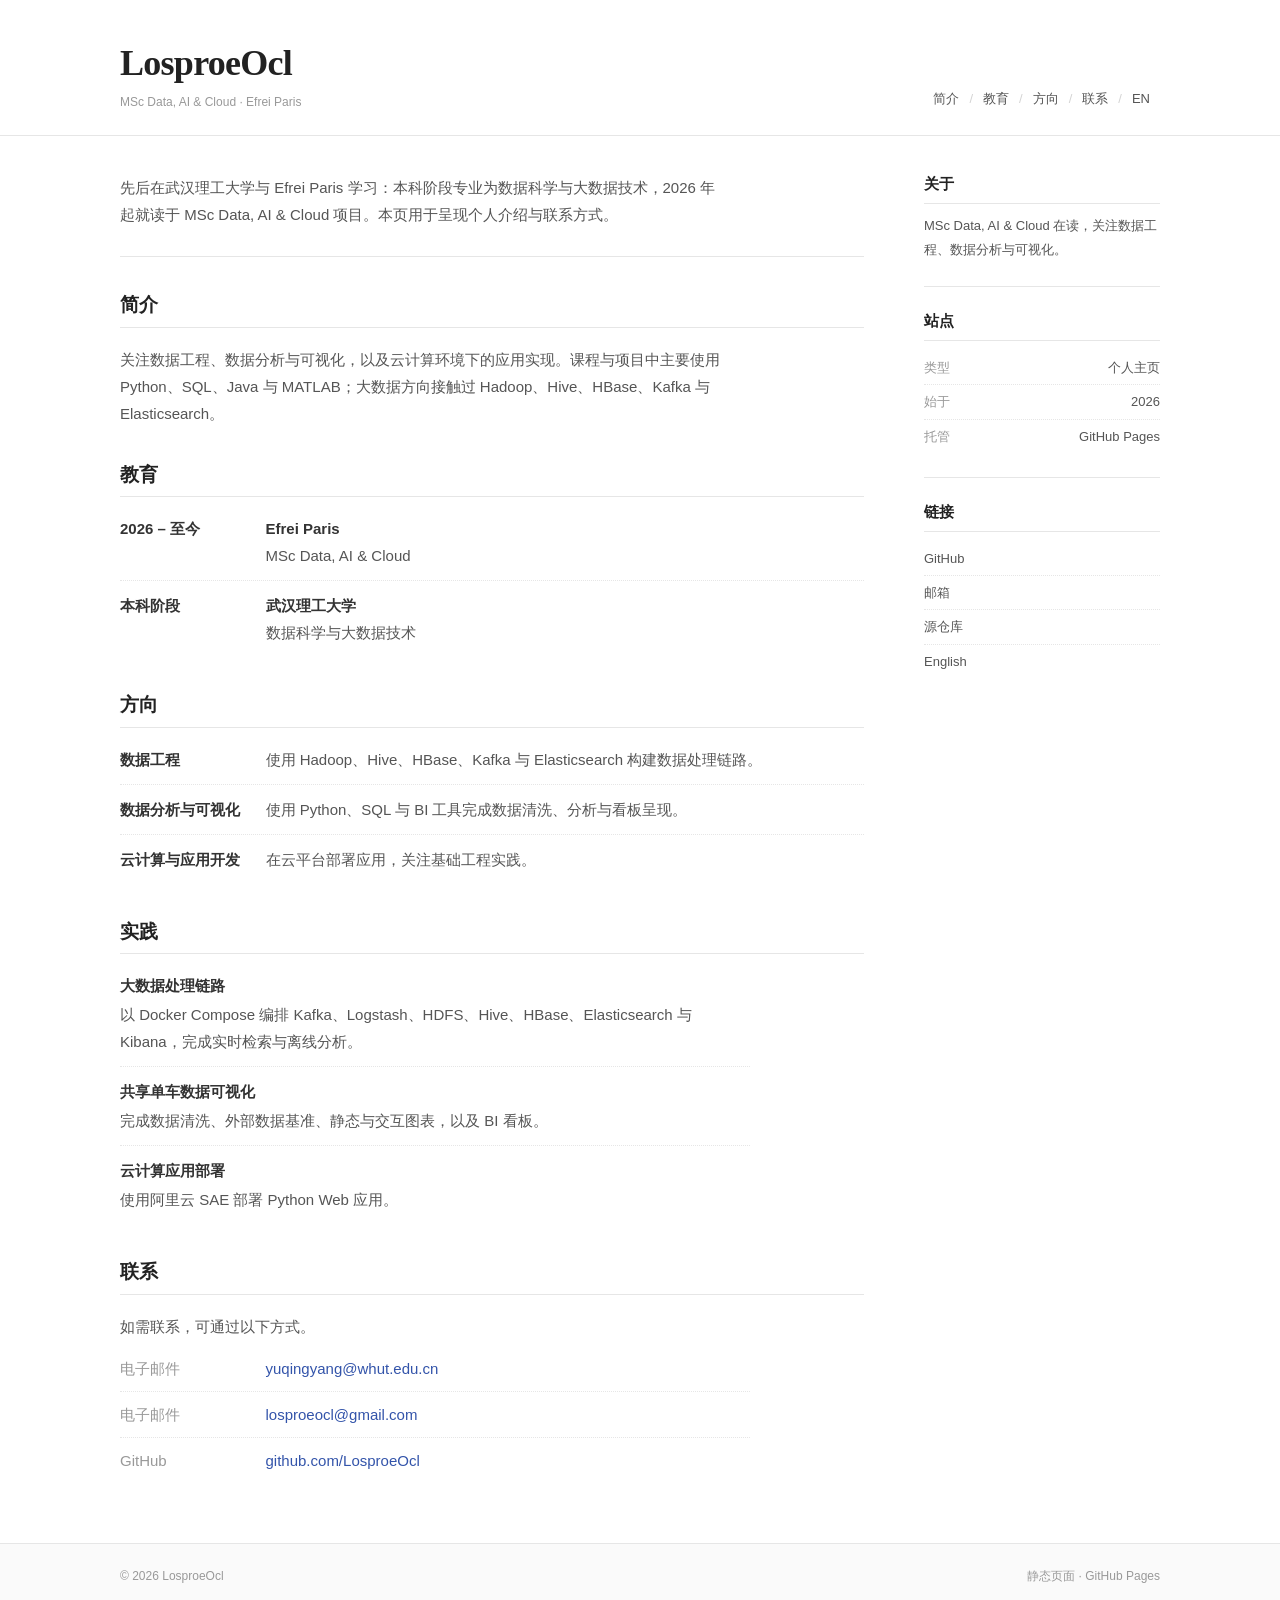
==== index.html @ 323d6508 "Publish bilingual personal homepage" ====
<!doctype html>
<html lang="zh-CN">
<head>
  <meta charset="utf-8">
  <meta name="viewport" content="width=device-width, initial-scale=1">
  <title>LosproeOcl - 个人主页</title>
  <meta name="description" content="LosproeOcl 的个人主页：MSc Data, AI & Cloud 在读，关注数据工程、数据分析与可视化。">
  <link rel="icon" href="assets/favicon.svg" type="image/svg+xml">
  <link rel="stylesheet" href="assets/style.css">
  <link rel="canonical" href="https://losproeocl.github.io/LosproeOcl/">
  <link rel="alternate" hreflang="zh-CN" href="https://losproeocl.github.io/LosproeOcl/">
  <link rel="alternate" hreflang="en" href="https://losproeocl.github.io/LosproeOcl/en/">
  <meta property="og:type" content="website">
  <meta property="og:title" content="LosproeOcl - 个人主页">
  <meta property="og:description" content="MSc Data, AI & Cloud 在读，关注数据工程、数据分析与可视化。">
  <meta property="og:locale" content="zh_CN">
  <meta property="og:locale:alternate" content="en_US">
</head>
<body>
  <a class="skip-link" href="#main">跳到正文</a>

  <header class="site-header">
    <div class="container header-inner">
      <div>
        <a class="site-title" href="index.html">LosproeOcl</a>
        <p class="site-description">MSc Data, AI &amp; Cloud · Efrei Paris</p>
      </div>
      <nav class="site-nav" aria-label="站点导航">
        <a href="#about">简介</a><span class="sep">/</span>
        <a href="#education">教育</a><span class="sep">/</span>
        <a href="#focus">方向</a><span class="sep">/</span>
        <a href="#contact">联系</a><span class="sep">/</span>
        <a href="en/" hreflang="en" lang="en">EN</a>
      </nav>
    </div>
  </header>

  <main class="container layout" id="main">
    <div class="content">
      <section class="intro">
        <p>先后在武汉理工大学与 Efrei Paris 学习：本科阶段专业为数据科学与大数据技术，2026 年起就读于 MSc Data, AI &amp; Cloud 项目。本页用于呈现个人介绍与联系方式。</p>
      </section>

      <section id="about" class="entry">
        <h2>简介</h2>
        <p>关注数据工程、数据分析与可视化，以及云计算环境下的应用实现。课程与项目中主要使用 Python、SQL、Java 与 MATLAB；大数据方向接触过 Hadoop、Hive、HBase、Kafka 与 Elasticsearch。</p>
      </section>

      <section id="education" class="entry">
        <h2>教育</h2>
        <dl class="facts">
          <div>
            <dt>2026 – 至今</dt>
            <dd><strong>Efrei Paris</strong><br>MSc Data, AI &amp; Cloud</dd>
          </div>
          <div>
            <dt>本科阶段</dt>
            <dd><strong>武汉理工大学</strong><br>数据科学与大数据技术</dd>
          </div>
        </dl>
      </section>

      <section id="focus" class="entry">
        <h2>方向</h2>
        <dl class="facts">
          <div>
            <dt>数据工程</dt>
            <dd>使用 Hadoop、Hive、HBase、Kafka 与 Elasticsearch 构建数据处理链路。</dd>
          </div>
          <div>
            <dt>数据分析与可视化</dt>
            <dd>使用 Python、SQL 与 BI 工具完成数据清洗、分析与看板呈现。</dd>
          </div>
          <div>
            <dt>云计算与应用开发</dt>
            <dd>在云平台部署应用，关注基础工程实践。</dd>
          </div>
        </dl>
      </section>

      <section id="work" class="entry">
        <h2>实践</h2>
        <ul class="project-list">
          <li>
            <strong>大数据处理链路</strong>
            <span>以 Docker Compose 编排 Kafka、Logstash、HDFS、Hive、HBase、Elasticsearch 与 Kibana，完成实时检索与离线分析。</span>
          </li>
          <li>
            <strong>共享单车数据可视化</strong>
            <span>完成数据清洗、外部数据基准、静态与交互图表，以及 BI 看板。</span>
          </li>
          <li>
            <strong>云计算应用部署</strong>
            <span>使用阿里云 SAE 部署 Python Web 应用。</span>
          </li>
        </ul>
      </section>

      <section id="contact" class="entry">
        <h2>联系</h2>
        <p>如需联系，可通过以下方式。</p>
        <ul class="contact-list">
          <li>
            <span class="label">电子邮件</span>
            <a href="mailto:yuqingyang@whut.edu.cn">yuqingyang@whut.edu.cn</a>
          </li>
          <li>
            <span class="label">电子邮件</span>
            <a href="mailto:losproeocl@gmail.com">losproeocl@gmail.com</a>
          </li>
          <li>
            <span class="label">GitHub</span>
            <a href="https://github.com/LosproeOcl" rel="noopener">github.com/LosproeOcl</a>
          </li>
        </ul>
      </section>
    </div>

    <aside class="sidebar">
      <section class="widget">
        <h3>关于</h3>
        <p>MSc Data, AI &amp; Cloud 在读，关注数据工程、数据分析与可视化。</p>
      </section>

      <section class="widget">
        <h3>站点</h3>
        <ul class="meta-list">
          <li><span>类型</span><span>个人主页</span></li>
          <li><span>始于</span><span>2026</span></li>
          <li><span>托管</span><span>GitHub Pages</span></li>
        </ul>
      </section>

      <section class="widget">
        <h3>链接</h3>
        <ul class="plain-list">
          <li><a href="https://github.com/LosproeOcl" rel="noopener">GitHub</a></li>
          <li><a href="mailto:losproeocl@gmail.com">邮箱</a></li>
          <li><a href="https://github.com/LosproeOcl/LosproeOcl" rel="noopener">源仓库</a></li>
          <li><a href="en/" hreflang="en" lang="en">English</a></li>
        </ul>
      </section>
    </aside>
  </main>

  <footer class="site-footer">
    <div class="container footer-inner">
      <span>© 2026 LosproeOcl</span>
      <span>静态页面 · GitHub Pages</span>
    </div>
  </footer>
</body>
</html>
---- assets/style.css ----
/* ==========================================================================
   LosproeOcl — personal homepage
   Typecho-inspired: white paper, hairline rules, a single blue accent.
   ========================================================================== */

:root {
  color-scheme: light;
  --bg: #ffffff;
  --bg-soft: #fafafa;
  --text: #333333;
  --text-soft: #555555;
  --muted: #999999;
  --border: #e6e6e6;
  --border-strong: #d4d4d4;
  --link: #3354aa;
  --link-hover: #1f3a80;
  --serif: "Georgia", "Times New Roman", "Songti SC", "Noto Serif SC", serif;
  --sans: -apple-system, BlinkMacSystemFont, "Segoe UI", "Helvetica Neue",
    "PingFang SC", "Hiragino Sans GB", "Microsoft YaHei", Arial, sans-serif;
  --wrap: 1040px;
}

*,
*::before,
*::after { box-sizing: border-box; }

html {
  scroll-behavior: smooth;
  scroll-padding-top: 24px;
  -webkit-text-size-adjust: 100%;
}

body {
  margin: 0;
  background: var(--bg);
  color: var(--text);
  font-family: var(--sans);
  font-size: 15px;
  line-height: 1.8;
  -webkit-font-smoothing: antialiased;
}

::selection { background: #dce4f7; color: #1a1a1a; }

a { color: var(--link); text-decoration: none; }
a:hover { color: var(--link-hover); text-decoration: underline; }

h1, h2, h3 {
  margin: 0;
  color: #222222;
  font-weight: 600;
  line-height: 1.45;
}

p { margin: 0 0 1em; }
p:last-child { margin-bottom: 0; }

:focus-visible {
  outline: 2px solid var(--link);
  outline-offset: 2px;
}

.container {
  width: min(var(--wrap), calc(100% - 44px));
  margin-inline: auto;
}

.skip-link {
  position: absolute;
  left: 16px;
  top: -48px;
  z-index: 10;
  padding: 6px 12px;
  background: #333;
  color: #fff;
}
.skip-link:focus { top: 10px; }

/* ---------- Header ------------------------------------------------------- */

.site-header { border-bottom: 1px solid var(--border); }

.header-inner {
  display: flex;
  align-items: flex-end;
  justify-content: space-between;
  gap: 24px;
  padding: 44px 0 22px;
}

.site-title {
  display: inline-block;
  font-family: var(--serif);
  font-size: 36px;
  font-weight: 600;
  line-height: 1.1;
  letter-spacing: -.02em;
  color: #222222;
}
.site-title:hover { color: var(--link); text-decoration: none; }

.site-description {
  margin: 8px 0 0;
  font-size: 12px;
  color: var(--muted);
}

.site-nav {
  display: flex;
  align-items: center;
  padding-bottom: 3px;
  font-size: 13px;
}
.site-nav a { color: var(--text-soft); padding: 0 10px; }
.site-nav a:first-child { padding-left: 0; }
.site-nav a:hover { color: var(--link); text-decoration: none; }
.site-nav .sep { color: var(--border-strong); }

/* ---------- Layout ------------------------------------------------------- */

.layout {
  display: grid;
  grid-template-columns: minmax(0, 1fr) 236px;
  gap: 60px;
  padding: 38px 0 60px;
}

.content { min-width: 0; }

/* ---------- Intro -------------------------------------------------------- */

.intro {
  padding-bottom: 28px;
  border-bottom: 1px solid var(--border);
}

.intro p:last-child {
  max-width: 40em;
  color: var(--text-soft);
}

/* ---------- Entries ------------------------------------------------------ */

.entry { padding-top: 34px; }

.entry h2 {
  padding-bottom: 8px;
  margin-bottom: 18px;
  border-bottom: 1px solid var(--border);
  font-family: var(--serif);
  font-size: 19px;
}

.entry p {
  max-width: 42em;
  color: var(--text-soft);
}

.entry p + p { margin-top: -4px; }

.facts {
  margin: 0;
  display: grid;
  gap: 0;
}
.facts > div {
  display: grid;
  grid-template-columns: 8.5em minmax(0, 1fr);
  gap: 18px;
  padding: 11px 0;
  border-top: 1px dotted var(--border);
}
.facts > div:first-child { border-top: 0; padding-top: 0; }
body[lang="en"] .facts > div { grid-template-columns: 10.5em minmax(0, 1fr); }
.facts dt {
  font-weight: 600;
  color: #333333;
}
.facts dd {
  margin: 0;
  color: var(--text-soft);
}
.facts dd strong {
  color: #333333;
  font-weight: 600;
}

.project-list {
  margin: 0;
  padding: 0;
  max-width: 42em;
  list-style: none;
}
.project-list li {
  padding: 11px 0;
  border-top: 1px dotted var(--border);
}
.project-list li:first-child { padding-top: 0; border-top: 0; }
.project-list strong {
  display: block;
  margin-bottom: 2px;
  color: #333333;
  font-weight: 600;
}
.project-list span { color: var(--text-soft); }

.contact-list {
  margin: 0;
  padding: 0;
  list-style: none;
  max-width: 42em;
}
.contact-list li {
  display: grid;
  grid-template-columns: 8.5em minmax(0, 1fr);
  gap: 18px;
  padding: 9px 0;
  border-top: 1px dotted var(--border);
}
.contact-list li:first-child { border-top: 0; padding-top: 0; }
.contact-list .label { color: var(--muted); }

/* ---------- Sidebar ------------------------------------------------------ */

.sidebar { font-size: 13px; }

.widget {
  padding-bottom: 24px;
  margin-bottom: 24px;
  border-bottom: 1px solid var(--border);
}
.widget:last-child { margin-bottom: 0; border-bottom: 0; padding-bottom: 0; }

.widget h3 {
  padding-bottom: 7px;
  margin-bottom: 10px;
  border-bottom: 1px solid var(--border);
  font-family: var(--serif);
  font-size: 15px;
}

.widget p {
  color: var(--text-soft);
  line-height: 1.85;
}

.widget ul {
  margin: 0;
  padding: 0;
  list-style: none;
}

.widget li + li { border-top: 1px dotted var(--border); }

.plain-list a {
  display: inline-block;
  padding: 5px 0;
  color: var(--text-soft);
}
.plain-list a:hover { color: var(--link); text-decoration: none; }

.meta-list li {
  display: flex;
  justify-content: space-between;
  gap: 12px;
  padding: 5px 0;
  color: var(--text-soft);
}
.meta-list li span:first-child { color: var(--muted); }

/* ---------- Footer ------------------------------------------------------- */

.site-footer {
  border-top: 1px solid var(--border);
  background: var(--bg-soft);
}

.footer-inner {
  display: flex;
  justify-content: space-between;
  gap: 8px 24px;
  padding: 22px 0 28px;
  font-size: 12px;
  color: var(--muted);
}

/* ---------- 404 ---------------------------------------------------------- */

.not-found {
  max-width: 640px;
  padding: 92px 0;
}
.not-found .code {
  margin-bottom: 8px;
  font-size: 12px;
  letter-spacing: .08em;
  color: var(--muted);
}
.not-found h1 {
  margin-bottom: 12px;
  font-family: var(--serif);
  font-size: 34px;
}
.not-found p { color: var(--text-soft); }
.not-found .back { margin-top: 24px; }

/* ---------- Responsive --------------------------------------------------- */

@media (max-width: 860px) {
  .layout {
    grid-template-columns: minmax(0, 1fr);
    gap: 6px;
  }
  .sidebar {
    padding-top: 18px;
    border-top: 1px solid var(--border);
  }
  .widget { padding-bottom: 20px; margin-bottom: 20px; }
}

@media (max-width: 620px) {
  .container { width: calc(100% - 32px); }
  .header-inner {
    flex-direction: column;
    align-items: flex-start;
    gap: 12px;
    padding: 30px 0 18px;
  }
  .site-title { font-size: 29px; }
  .site-nav a { padding: 0 8px 0 0; }
  .site-nav .sep { display: none; }
  .intro-name { font-size: 21px; }
  .facts > div,
  body[lang="en"] .facts > div,
  .contact-list li {
    grid-template-columns: 1fr;
    gap: 2px;
  }
  .footer-inner { flex-direction: column; }
}

@media print {
  .site-header, .site-footer, .sidebar, .skip-link { display: none !important; }
  .layout { display: block; padding: 0; }
  body { color: #000; font-size: 11pt; }
}
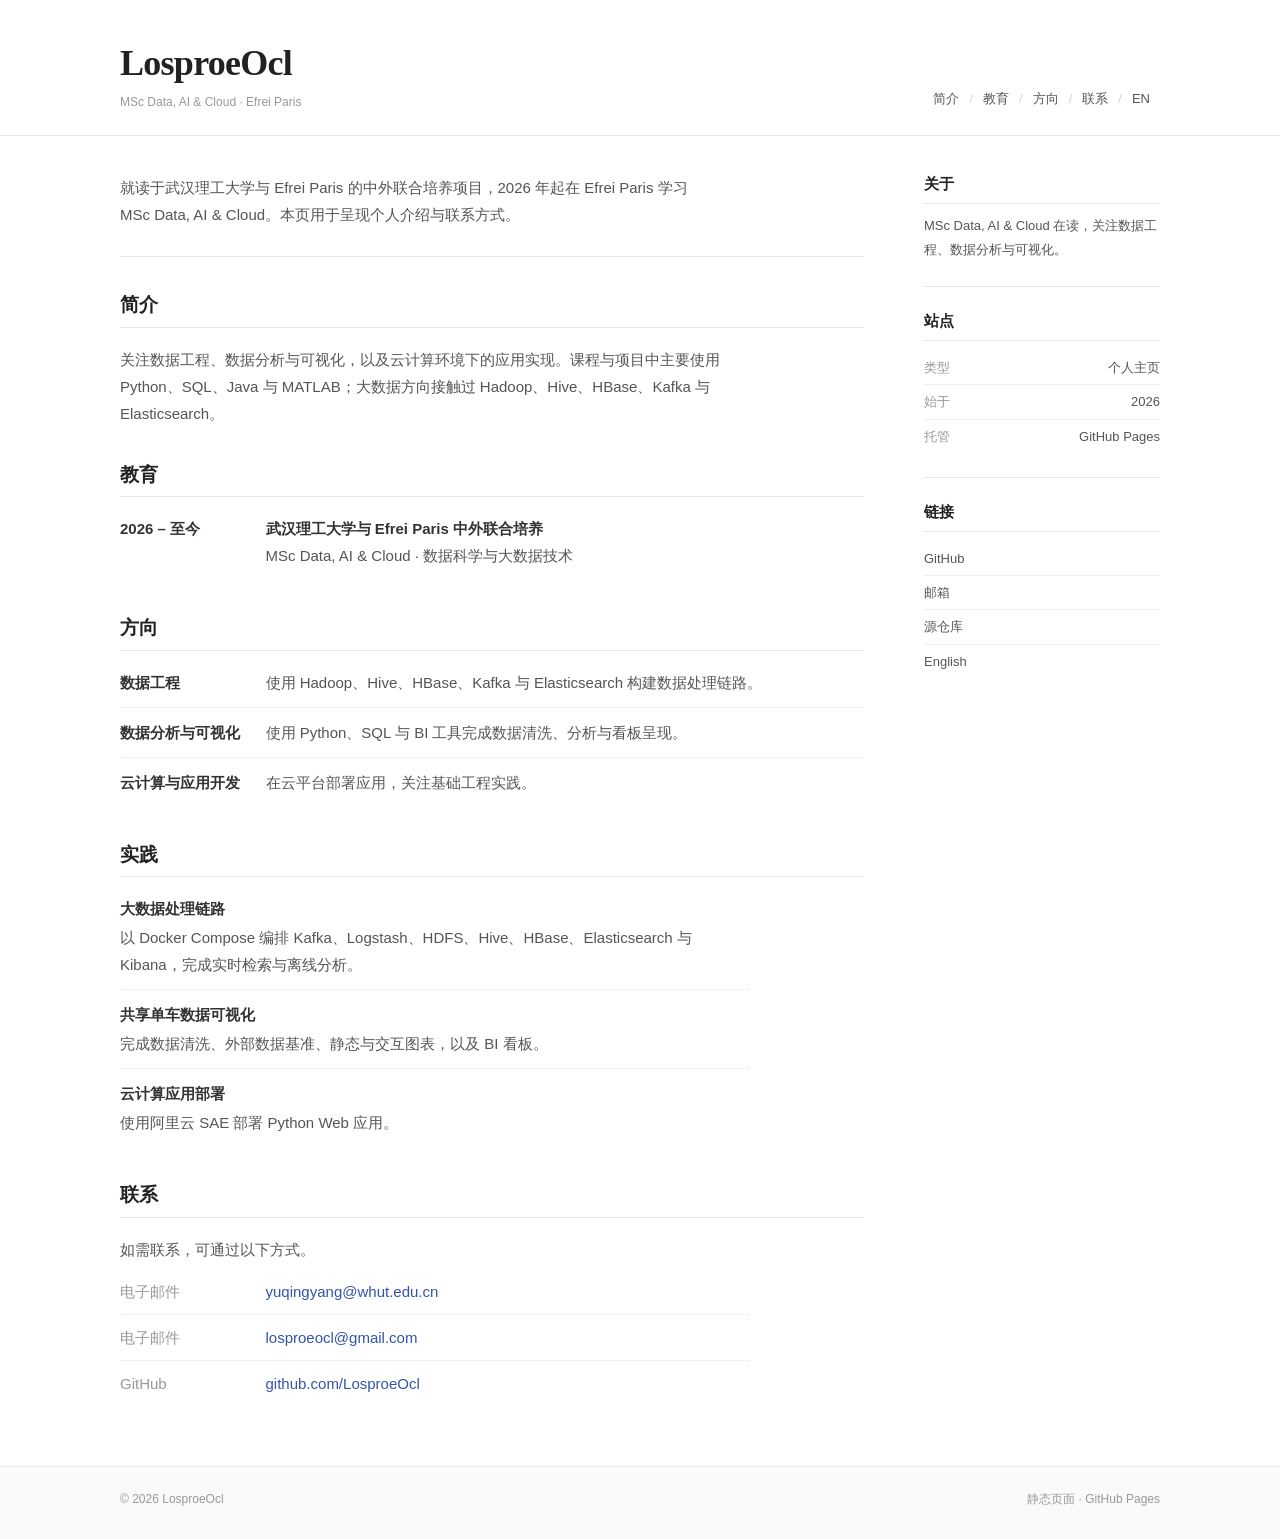
==== commit f107b08a: "Clarify joint programme in education section" ====
--- a/index.html
+++ b/index.html
@@ -38,7 +38,7 @@
   <main class="container layout" id="main">
     <div class="content">
       <section class="intro">
-        <p>先后在武汉理工大学与 Efrei Paris 学习：本科阶段专业为数据科学与大数据技术，2026 年起就读于 MSc Data, AI &amp; Cloud 项目。本页用于呈现个人介绍与联系方式。</p>
+        <p>就读于武汉理工大学与 Efrei Paris 的中外联合培养项目，2026 年起在 Efrei Paris 学习 MSc Data, AI &amp; Cloud。本页用于呈现个人介绍与联系方式。</p>
       </section>
 
       <section id="about" class="entry">
@@ -51,11 +51,7 @@
         <dl class="facts">
           <div>
             <dt>2026 – 至今</dt>
-            <dd><strong>Efrei Paris</strong><br>MSc Data, AI &amp; Cloud</dd>
-          </div>
-          <div>
-            <dt>本科阶段</dt>
-            <dd><strong>武汉理工大学</strong><br>数据科学与大数据技术</dd>
+            <dd><strong>武汉理工大学与 Efrei Paris 中外联合培养</strong><br>MSc Data, AI &amp; Cloud · 数据科学与大数据技术</dd>
           </div>
         </dl>
       </section>
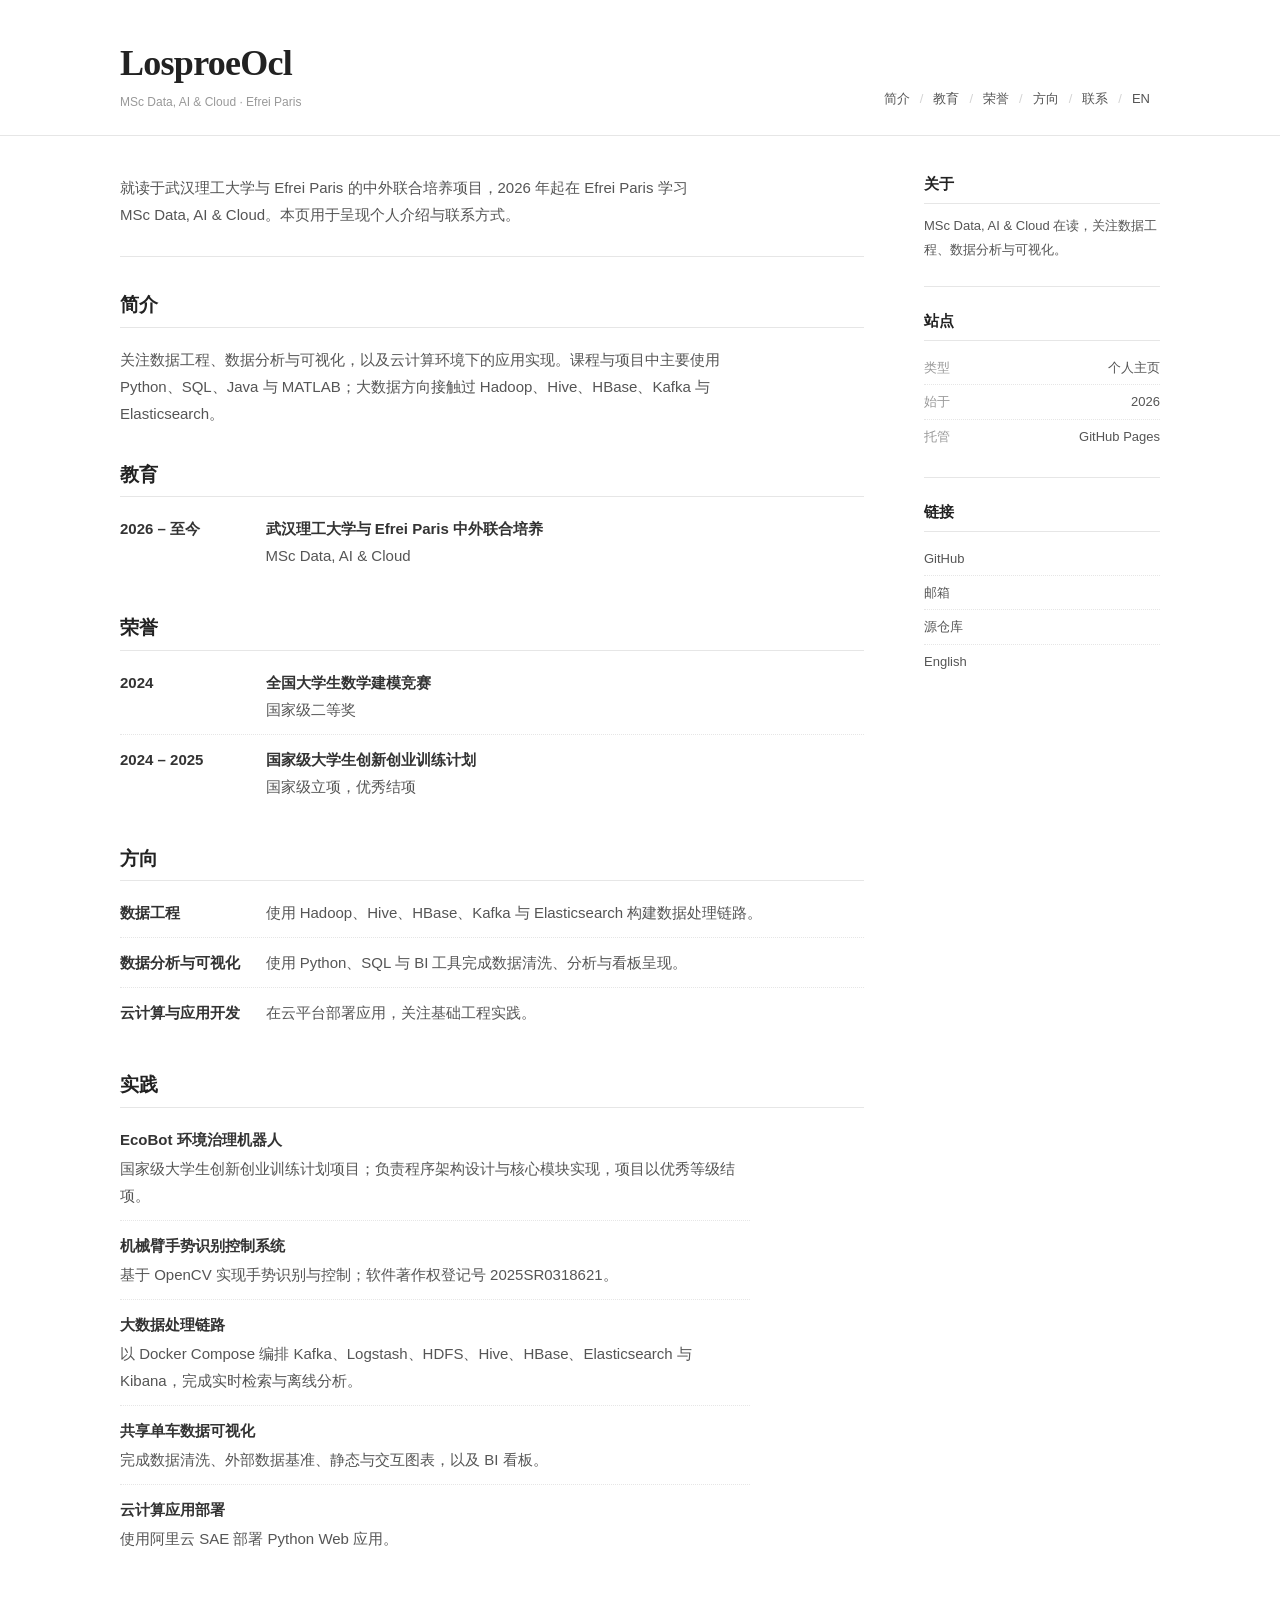
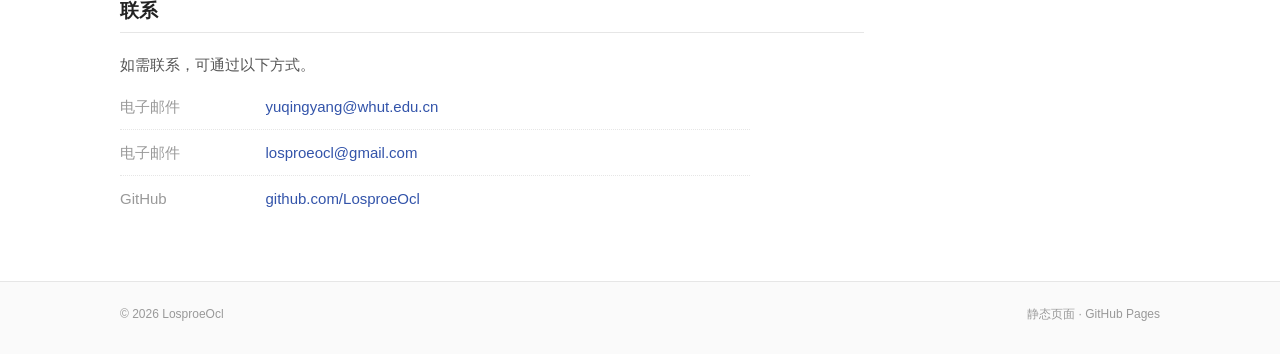
==== commit e4728a6d: "Add national honors and selected projects" ====
--- a/index.html
+++ b/index.html
@@ -28,6 +28,7 @@
       <nav class="site-nav" aria-label="站点导航">
         <a href="#about">简介</a><span class="sep">/</span>
         <a href="#education">教育</a><span class="sep">/</span>
+        <a href="#honors">荣誉</a><span class="sep">/</span>
         <a href="#focus">方向</a><span class="sep">/</span>
         <a href="#contact">联系</a><span class="sep">/</span>
         <a href="en/" hreflang="en" lang="en">EN</a>
@@ -51,7 +52,21 @@
         <dl class="facts">
           <div>
             <dt>2026 – 至今</dt>
-            <dd><strong>武汉理工大学与 Efrei Paris 中外联合培养</strong><br>MSc Data, AI &amp; Cloud · 数据科学与大数据技术</dd>
+            <dd><strong>武汉理工大学与 Efrei Paris 中外联合培养</strong><br>MSc Data, AI &amp; Cloud</dd>
+          </div>
+        </dl>
+      </section>
+
+      <section id="honors" class="entry">
+        <h2>荣誉</h2>
+        <dl class="facts">
+          <div>
+            <dt>2024</dt>
+            <dd><strong>全国大学生数学建模竞赛</strong><br>国家级二等奖</dd>
+          </div>
+          <div>
+            <dt>2024 – 2025</dt>
+            <dd><strong>国家级大学生创新创业训练计划</strong><br>国家级立项，优秀结项</dd>
           </div>
         </dl>
       </section>
@@ -77,6 +92,14 @@
       <section id="work" class="entry">
         <h2>实践</h2>
         <ul class="project-list">
+          <li>
+            <strong>EcoBot 环境治理机器人</strong>
+            <span>国家级大学生创新创业训练计划项目；负责程序架构设计与核心模块实现，项目以优秀等级结项。</span>
+          </li>
+          <li>
+            <strong>机械臂手势识别控制系统</strong>
+            <span>基于 OpenCV 实现手势识别与控制；软件著作权登记号 2025SR0318621。</span>
+          </li>
           <li>
             <strong>大数据处理链路</strong>
             <span>以 Docker Compose 编排 Kafka、Logstash、HDFS、Hive、HBase、Elasticsearch 与 Kibana，完成实时检索与离线分析。</span>
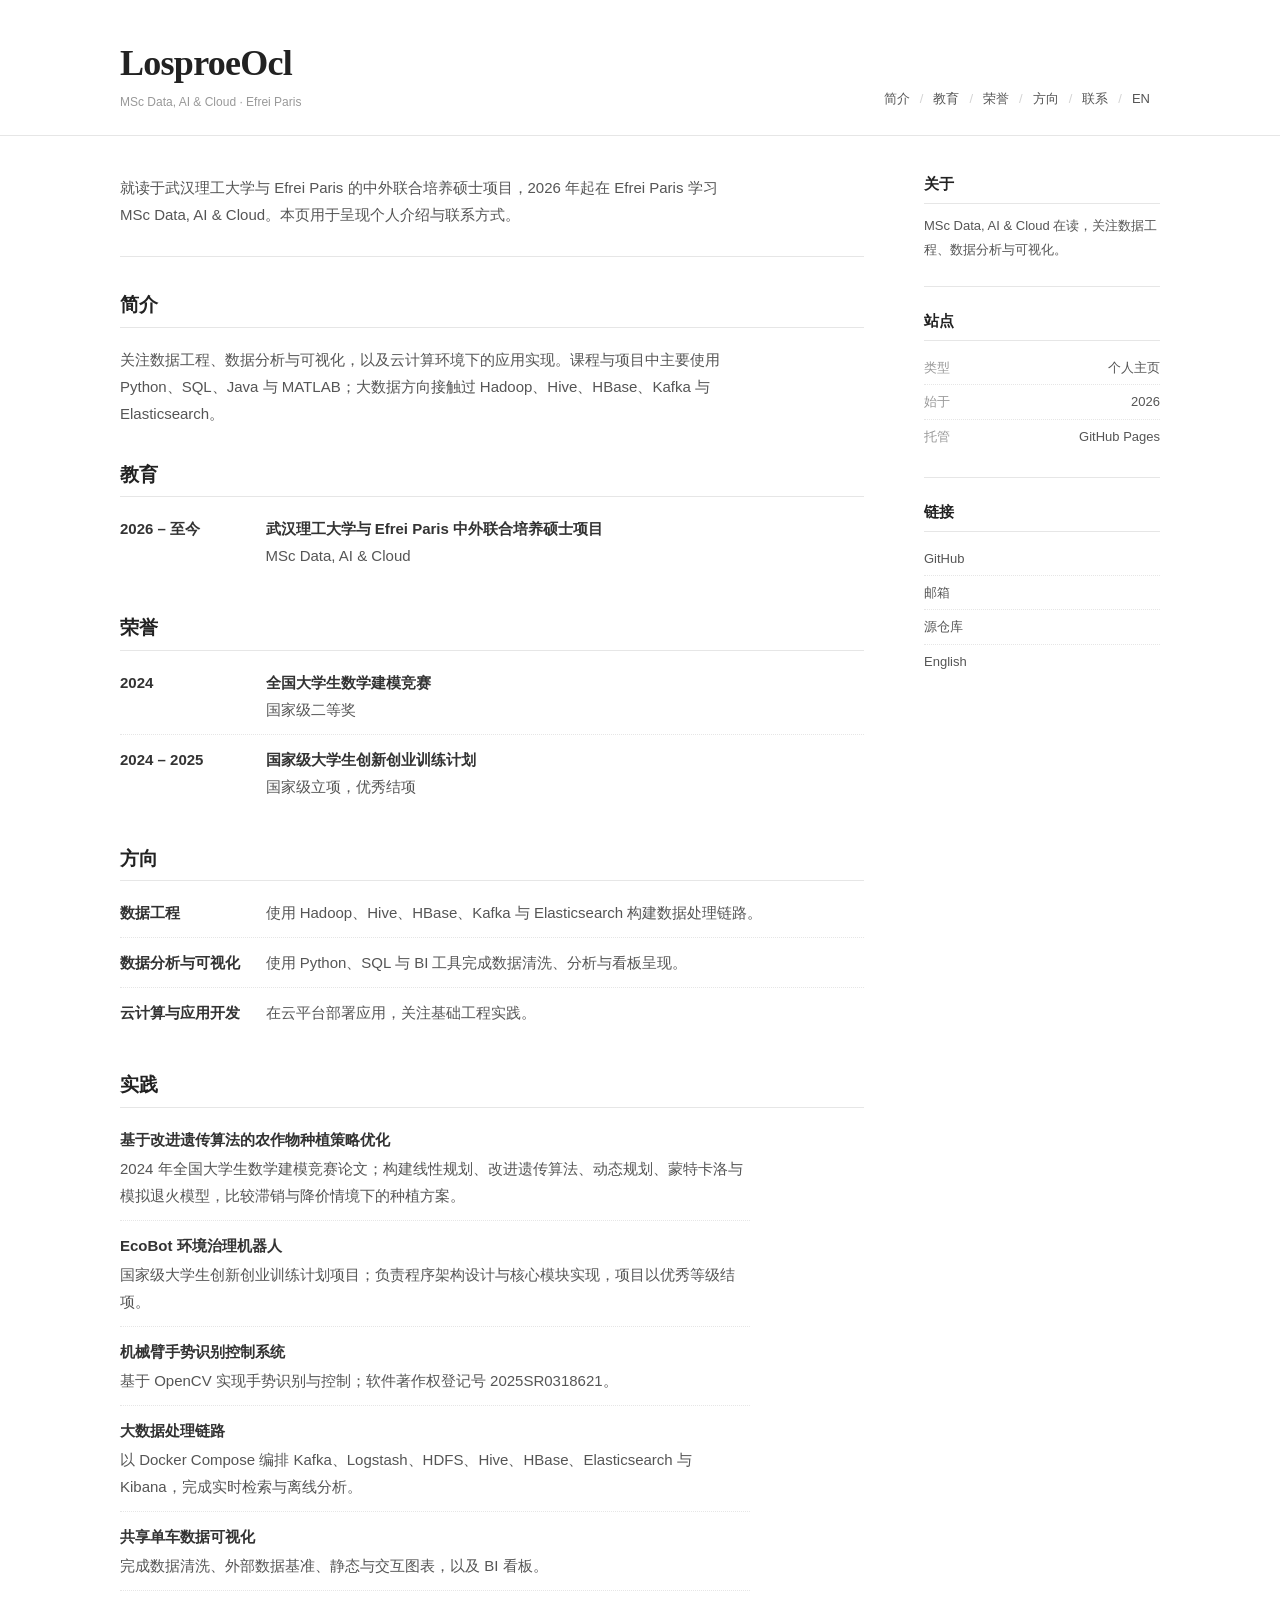
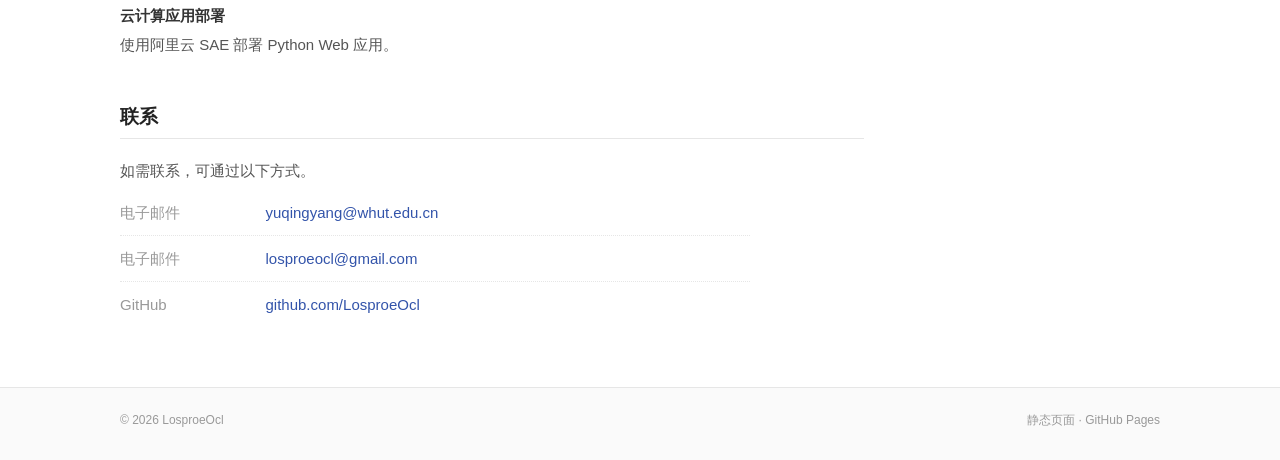
==== commit 2008ba3b: "Add master's designation and CUMCM paper project" ====
--- a/index.html
+++ b/index.html
@@ -39,7 +39,7 @@
   <main class="container layout" id="main">
     <div class="content">
       <section class="intro">
-        <p>就读于武汉理工大学与 Efrei Paris 的中外联合培养项目，2026 年起在 Efrei Paris 学习 MSc Data, AI &amp; Cloud。本页用于呈现个人介绍与联系方式。</p>
+        <p>就读于武汉理工大学与 Efrei Paris 的中外联合培养硕士项目，2026 年起在 Efrei Paris 学习 MSc Data, AI &amp; Cloud。本页用于呈现个人介绍与联系方式。</p>
       </section>
 
       <section id="about" class="entry">
@@ -52,7 +52,7 @@
         <dl class="facts">
           <div>
             <dt>2026 – 至今</dt>
-            <dd><strong>武汉理工大学与 Efrei Paris 中外联合培养</strong><br>MSc Data, AI &amp; Cloud</dd>
+            <dd><strong>武汉理工大学与 Efrei Paris 中外联合培养硕士项目</strong><br>MSc Data, AI &amp; Cloud</dd>
           </div>
         </dl>
       </section>
@@ -92,6 +92,10 @@
       <section id="work" class="entry">
         <h2>实践</h2>
         <ul class="project-list">
+          <li>
+            <strong>基于改进遗传算法的农作物种植策略优化</strong>
+            <span>2024 年全国大学生数学建模竞赛论文；构建线性规划、改进遗传算法、动态规划、蒙特卡洛与模拟退火模型，比较滞销与降价情境下的种植方案。</span>
+          </li>
           <li>
             <strong>EcoBot 环境治理机器人</strong>
             <span>国家级大学生创新创业训练计划项目；负责程序架构设计与核心模块实现，项目以优秀等级结项。</span>
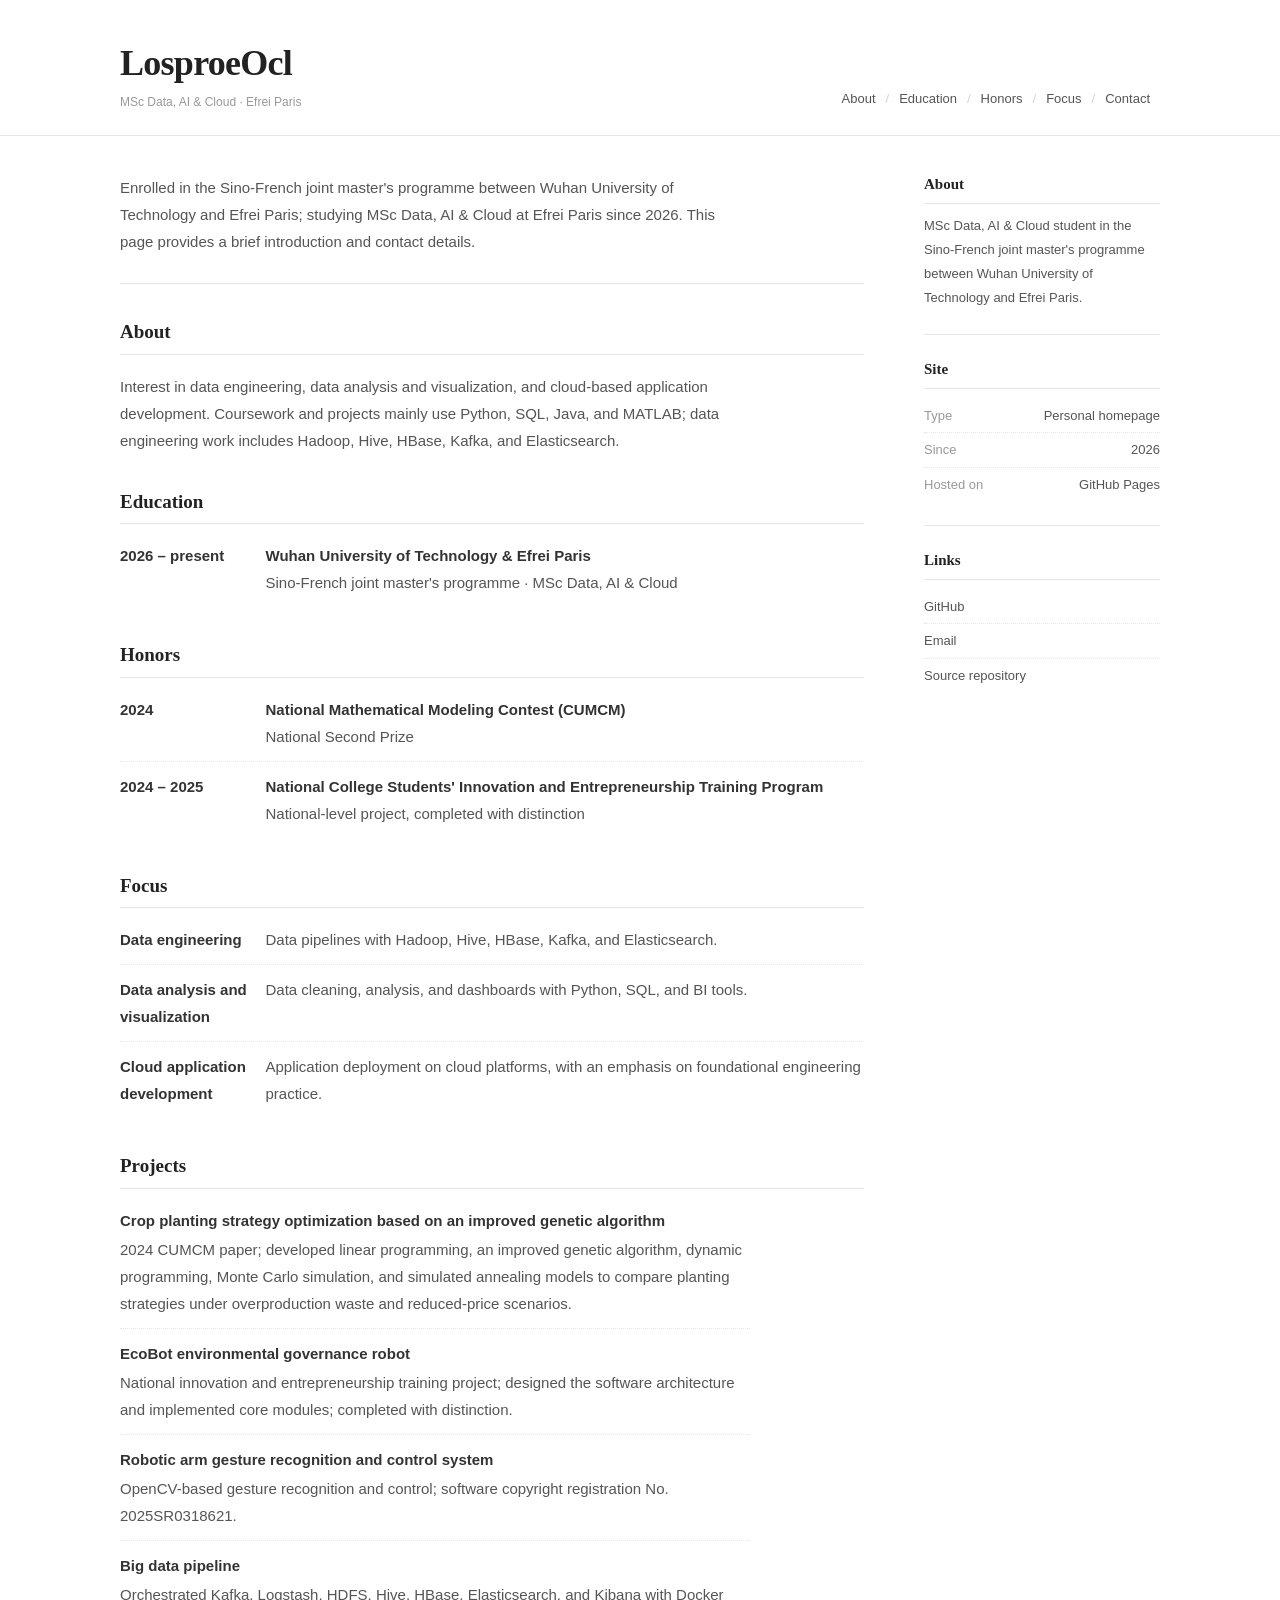
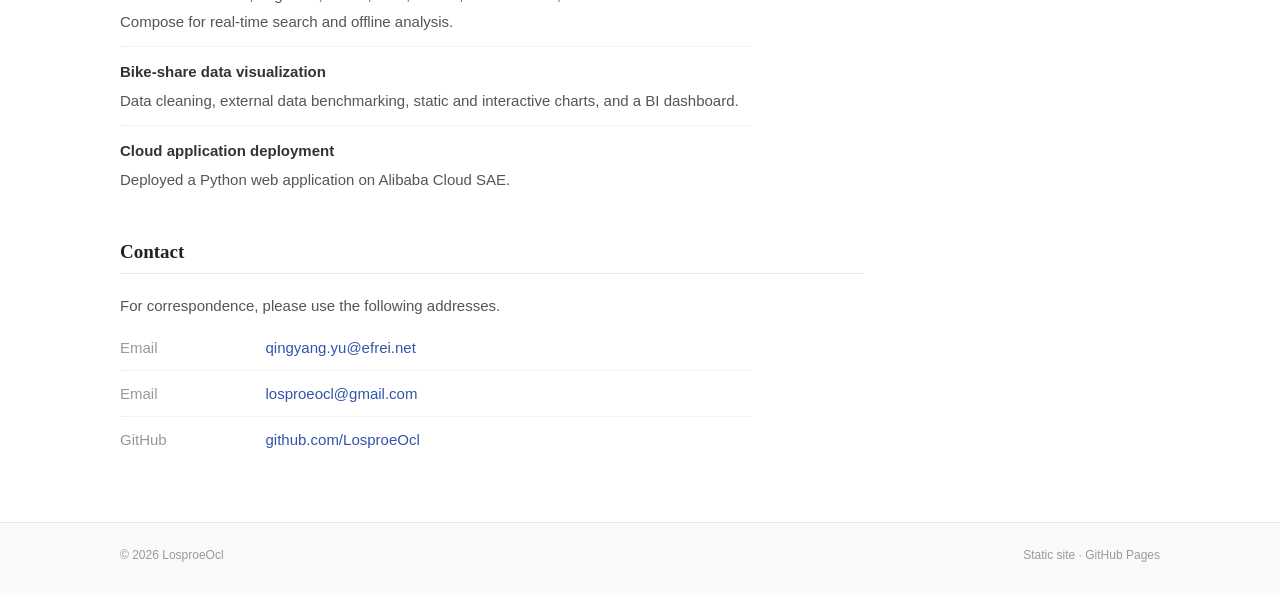
==== commit 4513d7a1: "Keep English homepage only" ====
--- a/index.html
+++ b/index.html
@@ -1,23 +1,20 @@
 <!doctype html>
-<html lang="zh-CN">
+<html lang="en">
 <head>
   <meta charset="utf-8">
   <meta name="viewport" content="width=device-width, initial-scale=1">
-  <title>LosproeOcl - 个人主页</title>
-  <meta name="description" content="LosproeOcl 的个人主页：MSc Data, AI & Cloud 在读，关注数据工程、数据分析与可视化。">
+  <title>LosproeOcl - Personal Homepage</title>
+  <meta name="description" content="Personal homepage of LosproeOcl: MSc Data, AI & Cloud student in the Sino-French joint master's programme between Wuhan University of Technology and Efrei Paris.">
   <link rel="icon" href="assets/favicon.svg" type="image/svg+xml">
   <link rel="stylesheet" href="assets/style.css">
   <link rel="canonical" href="https://losproeocl.github.io/LosproeOcl/">
-  <link rel="alternate" hreflang="zh-CN" href="https://losproeocl.github.io/LosproeOcl/">
-  <link rel="alternate" hreflang="en" href="https://losproeocl.github.io/LosproeOcl/en/">
   <meta property="og:type" content="website">
-  <meta property="og:title" content="LosproeOcl - 个人主页">
-  <meta property="og:description" content="MSc Data, AI & Cloud 在读，关注数据工程、数据分析与可视化。">
-  <meta property="og:locale" content="zh_CN">
-  <meta property="og:locale:alternate" content="en_US">
+  <meta property="og:title" content="LosproeOcl - Personal Homepage">
+  <meta property="og:description" content="MSc Data, AI & Cloud student in the Sino-French joint master's programme between Wuhan University of Technology and Efrei Paris.">
+  <meta property="og:locale" content="en_US">
 </head>
 <body>
-  <a class="skip-link" href="#main">跳到正文</a>
+  <a class="skip-link" href="#main">Skip to content</a>
 
   <header class="site-header">
     <div class="container header-inner">
@@ -25,13 +22,12 @@
         <a class="site-title" href="index.html">LosproeOcl</a>
         <p class="site-description">MSc Data, AI &amp; Cloud · Efrei Paris</p>
       </div>
-      <nav class="site-nav" aria-label="站点导航">
-        <a href="#about">简介</a><span class="sep">/</span>
-        <a href="#education">教育</a><span class="sep">/</span>
-        <a href="#honors">荣誉</a><span class="sep">/</span>
-        <a href="#focus">方向</a><span class="sep">/</span>
-        <a href="#contact">联系</a><span class="sep">/</span>
-        <a href="en/" hreflang="en" lang="en">EN</a>
+      <nav class="site-nav" aria-label="Site navigation">
+        <a href="#about">About</a><span class="sep">/</span>
+        <a href="#education">Education</a><span class="sep">/</span>
+        <a href="#honors">Honors</a><span class="sep">/</span>
+        <a href="#focus">Focus</a><span class="sep">/</span>
+        <a href="#contact">Contact</a>
       </nav>
     </div>
   </header>
@@ -39,96 +35,96 @@
   <main class="container layout" id="main">
     <div class="content">
       <section class="intro">
-        <p>就读于武汉理工大学与 Efrei Paris 的中外联合培养硕士项目，2026 年起在 Efrei Paris 学习 MSc Data, AI &amp; Cloud。本页用于呈现个人介绍与联系方式。</p>
+        <p>Enrolled in the Sino-French joint master's programme between Wuhan University of Technology and Efrei Paris; studying MSc Data, AI &amp; Cloud at Efrei Paris since 2026. This page provides a brief introduction and contact details.</p>
       </section>
 
       <section id="about" class="entry">
-        <h2>简介</h2>
-        <p>关注数据工程、数据分析与可视化，以及云计算环境下的应用实现。课程与项目中主要使用 Python、SQL、Java 与 MATLAB；大数据方向接触过 Hadoop、Hive、HBase、Kafka 与 Elasticsearch。</p>
+        <h2>About</h2>
+        <p>Interest in data engineering, data analysis and visualization, and cloud-based application development. Coursework and projects mainly use Python, SQL, Java, and MATLAB; data engineering work includes Hadoop, Hive, HBase, Kafka, and Elasticsearch.</p>
       </section>
 
       <section id="education" class="entry">
-        <h2>教育</h2>
+        <h2>Education</h2>
         <dl class="facts">
           <div>
-            <dt>2026 – 至今</dt>
-            <dd><strong>武汉理工大学与 Efrei Paris 中外联合培养硕士项目</strong><br>MSc Data, AI &amp; Cloud</dd>
+            <dt>2026 – present</dt>
+            <dd><strong>Wuhan University of Technology &amp; Efrei Paris</strong><br>Sino-French joint master's programme · MSc Data, AI &amp; Cloud</dd>
           </div>
         </dl>
       </section>
 
       <section id="honors" class="entry">
-        <h2>荣誉</h2>
+        <h2>Honors</h2>
         <dl class="facts">
           <div>
             <dt>2024</dt>
-            <dd><strong>全国大学生数学建模竞赛</strong><br>国家级二等奖</dd>
+            <dd><strong>National Mathematical Modeling Contest (CUMCM)</strong><br>National Second Prize</dd>
           </div>
           <div>
             <dt>2024 – 2025</dt>
-            <dd><strong>国家级大学生创新创业训练计划</strong><br>国家级立项，优秀结项</dd>
+            <dd><strong>National College Students' Innovation and Entrepreneurship Training Program</strong><br>National-level project, completed with distinction</dd>
           </div>
         </dl>
       </section>
 
       <section id="focus" class="entry">
-        <h2>方向</h2>
+        <h2>Focus</h2>
         <dl class="facts">
           <div>
-            <dt>数据工程</dt>
-            <dd>使用 Hadoop、Hive、HBase、Kafka 与 Elasticsearch 构建数据处理链路。</dd>
+            <dt>Data engineering</dt>
+            <dd>Data pipelines with Hadoop, Hive, HBase, Kafka, and Elasticsearch.</dd>
           </div>
           <div>
-            <dt>数据分析与可视化</dt>
-            <dd>使用 Python、SQL 与 BI 工具完成数据清洗、分析与看板呈现。</dd>
+            <dt>Data analysis and visualization</dt>
+            <dd>Data cleaning, analysis, and dashboards with Python, SQL, and BI tools.</dd>
           </div>
           <div>
-            <dt>云计算与应用开发</dt>
-            <dd>在云平台部署应用，关注基础工程实践。</dd>
+            <dt>Cloud application development</dt>
+            <dd>Application deployment on cloud platforms, with an emphasis on foundational engineering practice.</dd>
           </div>
         </dl>
       </section>
 
       <section id="work" class="entry">
-        <h2>实践</h2>
+        <h2>Projects</h2>
         <ul class="project-list">
           <li>
-            <strong>基于改进遗传算法的农作物种植策略优化</strong>
-            <span>2024 年全国大学生数学建模竞赛论文；构建线性规划、改进遗传算法、动态规划、蒙特卡洛与模拟退火模型，比较滞销与降价情境下的种植方案。</span>
+            <strong>Crop planting strategy optimization based on an improved genetic algorithm</strong>
+            <span>2024 CUMCM paper; developed linear programming, an improved genetic algorithm, dynamic programming, Monte Carlo simulation, and simulated annealing models to compare planting strategies under overproduction waste and reduced-price scenarios.</span>
           </li>
           <li>
-            <strong>EcoBot 环境治理机器人</strong>
-            <span>国家级大学生创新创业训练计划项目；负责程序架构设计与核心模块实现，项目以优秀等级结项。</span>
+            <strong>EcoBot environmental governance robot</strong>
+            <span>National innovation and entrepreneurship training project; designed the software architecture and implemented core modules; completed with distinction.</span>
           </li>
           <li>
-            <strong>机械臂手势识别控制系统</strong>
-            <span>基于 OpenCV 实现手势识别与控制；软件著作权登记号 2025SR0318621。</span>
+            <strong>Robotic arm gesture recognition and control system</strong>
+            <span>OpenCV-based gesture recognition and control; software copyright registration No. 2025SR0318621.</span>
           </li>
           <li>
-            <strong>大数据处理链路</strong>
-            <span>以 Docker Compose 编排 Kafka、Logstash、HDFS、Hive、HBase、Elasticsearch 与 Kibana，完成实时检索与离线分析。</span>
+            <strong>Big data pipeline</strong>
+            <span>Orchestrated Kafka, Logstash, HDFS, Hive, HBase, Elasticsearch, and Kibana with Docker Compose for real-time search and offline analysis.</span>
           </li>
           <li>
-            <strong>共享单车数据可视化</strong>
-            <span>完成数据清洗、外部数据基准、静态与交互图表，以及 BI 看板。</span>
+            <strong>Bike-share data visualization</strong>
+            <span>Data cleaning, external data benchmarking, static and interactive charts, and a BI dashboard.</span>
           </li>
           <li>
-            <strong>云计算应用部署</strong>
-            <span>使用阿里云 SAE 部署 Python Web 应用。</span>
+            <strong>Cloud application deployment</strong>
+            <span>Deployed a Python web application on Alibaba Cloud SAE.</span>
           </li>
         </ul>
       </section>
 
       <section id="contact" class="entry">
-        <h2>联系</h2>
-        <p>如需联系，可通过以下方式。</p>
+        <h2>Contact</h2>
+        <p>For correspondence, please use the following addresses.</p>
         <ul class="contact-list">
           <li>
-            <span class="label">电子邮件</span>
-            <a href="mailto:yuqingyang@whut.edu.cn">yuqingyang@whut.edu.cn</a>
+            <span class="label">Email</span>
+            <a href="mailto:qingyang.yu@efrei.net">qingyang.yu@efrei.net</a>
           </li>
           <li>
-            <span class="label">电子邮件</span>
+            <span class="label">Email</span>
             <a href="mailto:losproeocl@gmail.com">losproeocl@gmail.com</a>
           </li>
           <li>
@@ -141,26 +137,25 @@
 
     <aside class="sidebar">
       <section class="widget">
-        <h3>关于</h3>
-        <p>MSc Data, AI &amp; Cloud 在读，关注数据工程、数据分析与可视化。</p>
+        <h3>About</h3>
+        <p>MSc Data, AI &amp; Cloud student in the Sino-French joint master's programme between Wuhan University of Technology and Efrei Paris.</p>
       </section>
 
       <section class="widget">
-        <h3>站点</h3>
+        <h3>Site</h3>
         <ul class="meta-list">
-          <li><span>类型</span><span>个人主页</span></li>
-          <li><span>始于</span><span>2026</span></li>
-          <li><span>托管</span><span>GitHub Pages</span></li>
+          <li><span>Type</span><span>Personal homepage</span></li>
+          <li><span>Since</span><span>2026</span></li>
+          <li><span>Hosted on</span><span>GitHub Pages</span></li>
         </ul>
       </section>
 
       <section class="widget">
-        <h3>链接</h3>
+        <h3>Links</h3>
         <ul class="plain-list">
           <li><a href="https://github.com/LosproeOcl" rel="noopener">GitHub</a></li>
-          <li><a href="mailto:losproeocl@gmail.com">邮箱</a></li>
-          <li><a href="https://github.com/LosproeOcl/LosproeOcl" rel="noopener">源仓库</a></li>
-          <li><a href="en/" hreflang="en" lang="en">English</a></li>
+          <li><a href="mailto:losproeocl@gmail.com">Email</a></li>
+          <li><a href="https://github.com/LosproeOcl/LosproeOcl" rel="noopener">Source repository</a></li>
         </ul>
       </section>
     </aside>
@@ -169,7 +164,7 @@
   <footer class="site-footer">
     <div class="container footer-inner">
       <span>© 2026 LosproeOcl</span>
-      <span>静态页面 · GitHub Pages</span>
+      <span>Static site · GitHub Pages</span>
     </div>
   </footer>
 </body>
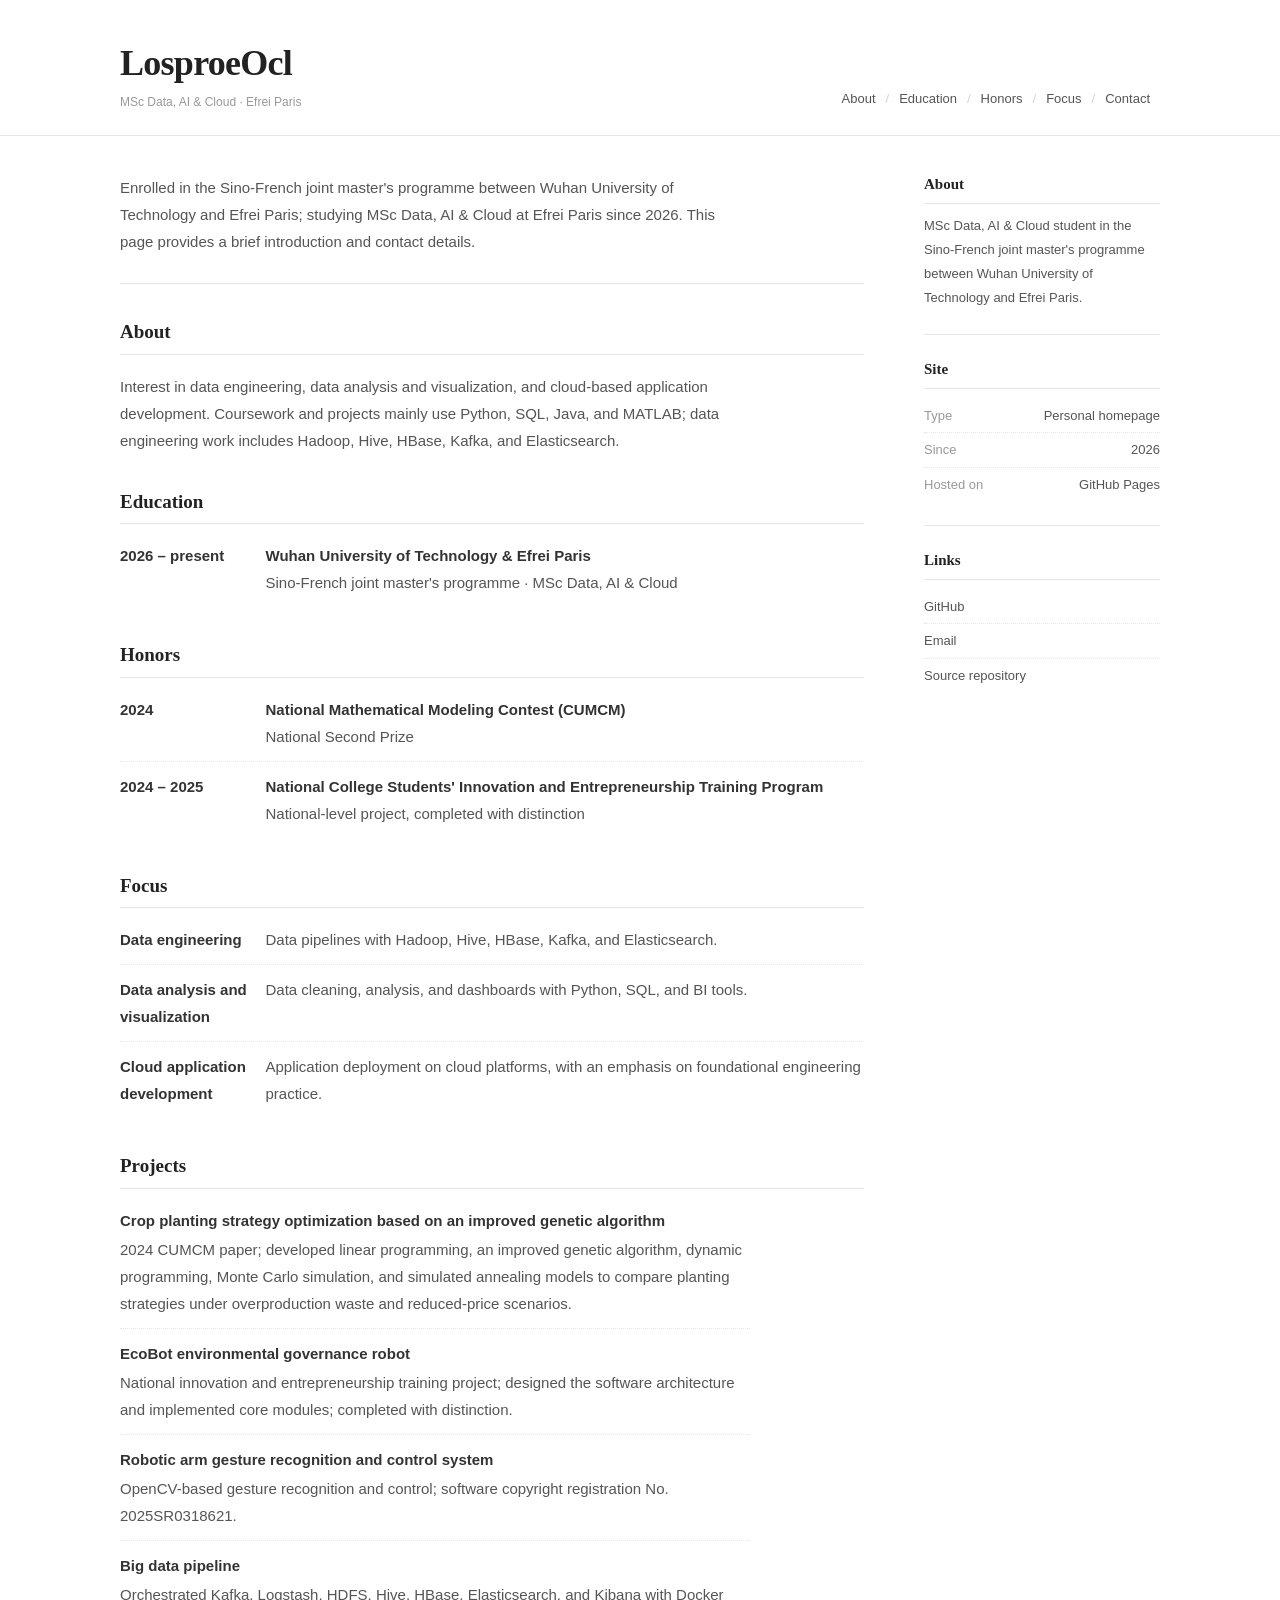
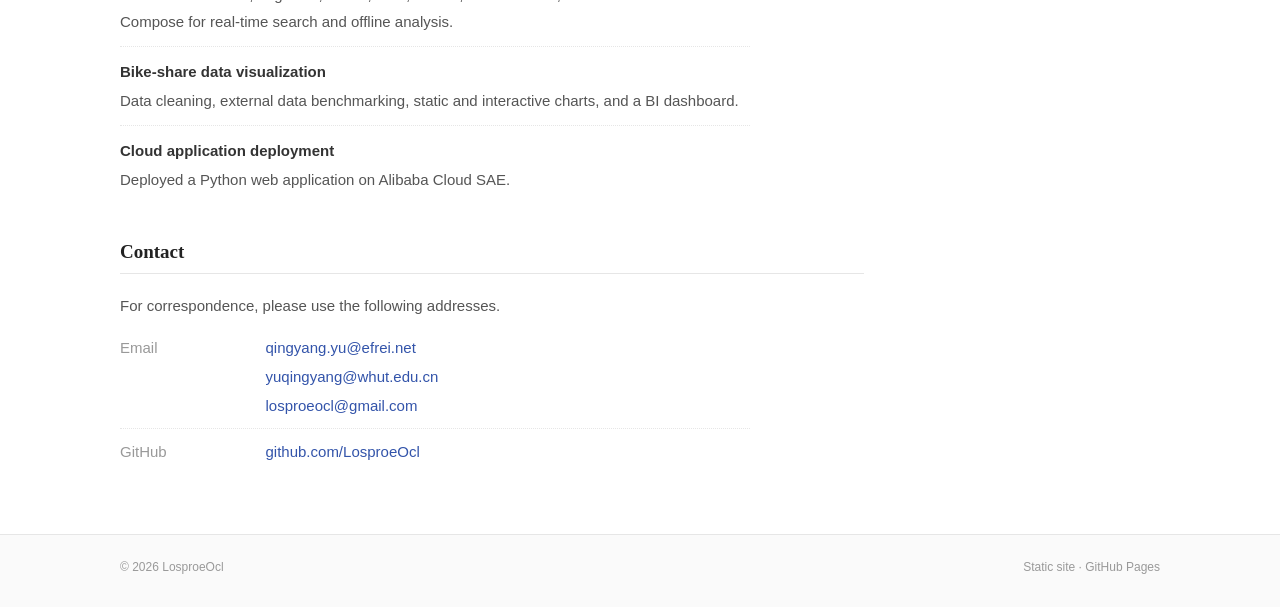
==== commit 815fb10b: "Group all contact email addresses" ====
--- a/index.html
+++ b/index.html
@@ -121,11 +121,11 @@
         <ul class="contact-list">
           <li>
             <span class="label">Email</span>
-            <a href="mailto:qingyang.yu@efrei.net">qingyang.yu@efrei.net</a>
-          </li>
-          <li>
-            <span class="label">Email</span>
-            <a href="mailto:losproeocl@gmail.com">losproeocl@gmail.com</a>
+            <span class="emails">
+              <a href="mailto:qingyang.yu@efrei.net">qingyang.yu@efrei.net</a>
+              <a href="mailto:yuqingyang@whut.edu.cn">yuqingyang@whut.edu.cn</a>
+              <a href="mailto:losproeocl@gmail.com">losproeocl@gmail.com</a>
+            </span>
           </li>
           <li>
             <span class="label">GitHub</span>
@@ -154,7 +154,7 @@
         <h3>Links</h3>
         <ul class="plain-list">
           <li><a href="https://github.com/LosproeOcl" rel="noopener">GitHub</a></li>
-          <li><a href="mailto:losproeocl@gmail.com">Email</a></li>
+          <li><a href="#contact">Email</a></li>
           <li><a href="https://github.com/LosproeOcl/LosproeOcl" rel="noopener">Source repository</a></li>
         </ul>
       </section>
--- a/assets/style.css
+++ b/assets/style.css
@@ -219,6 +219,7 @@
 }
 .contact-list li:first-child { border-top: 0; padding-top: 0; }
 .contact-list .label { color: var(--muted); }
+.contact-list .emails { display: grid; gap: 2px; }
 
 /* ---------- Sidebar ------------------------------------------------------ */
 
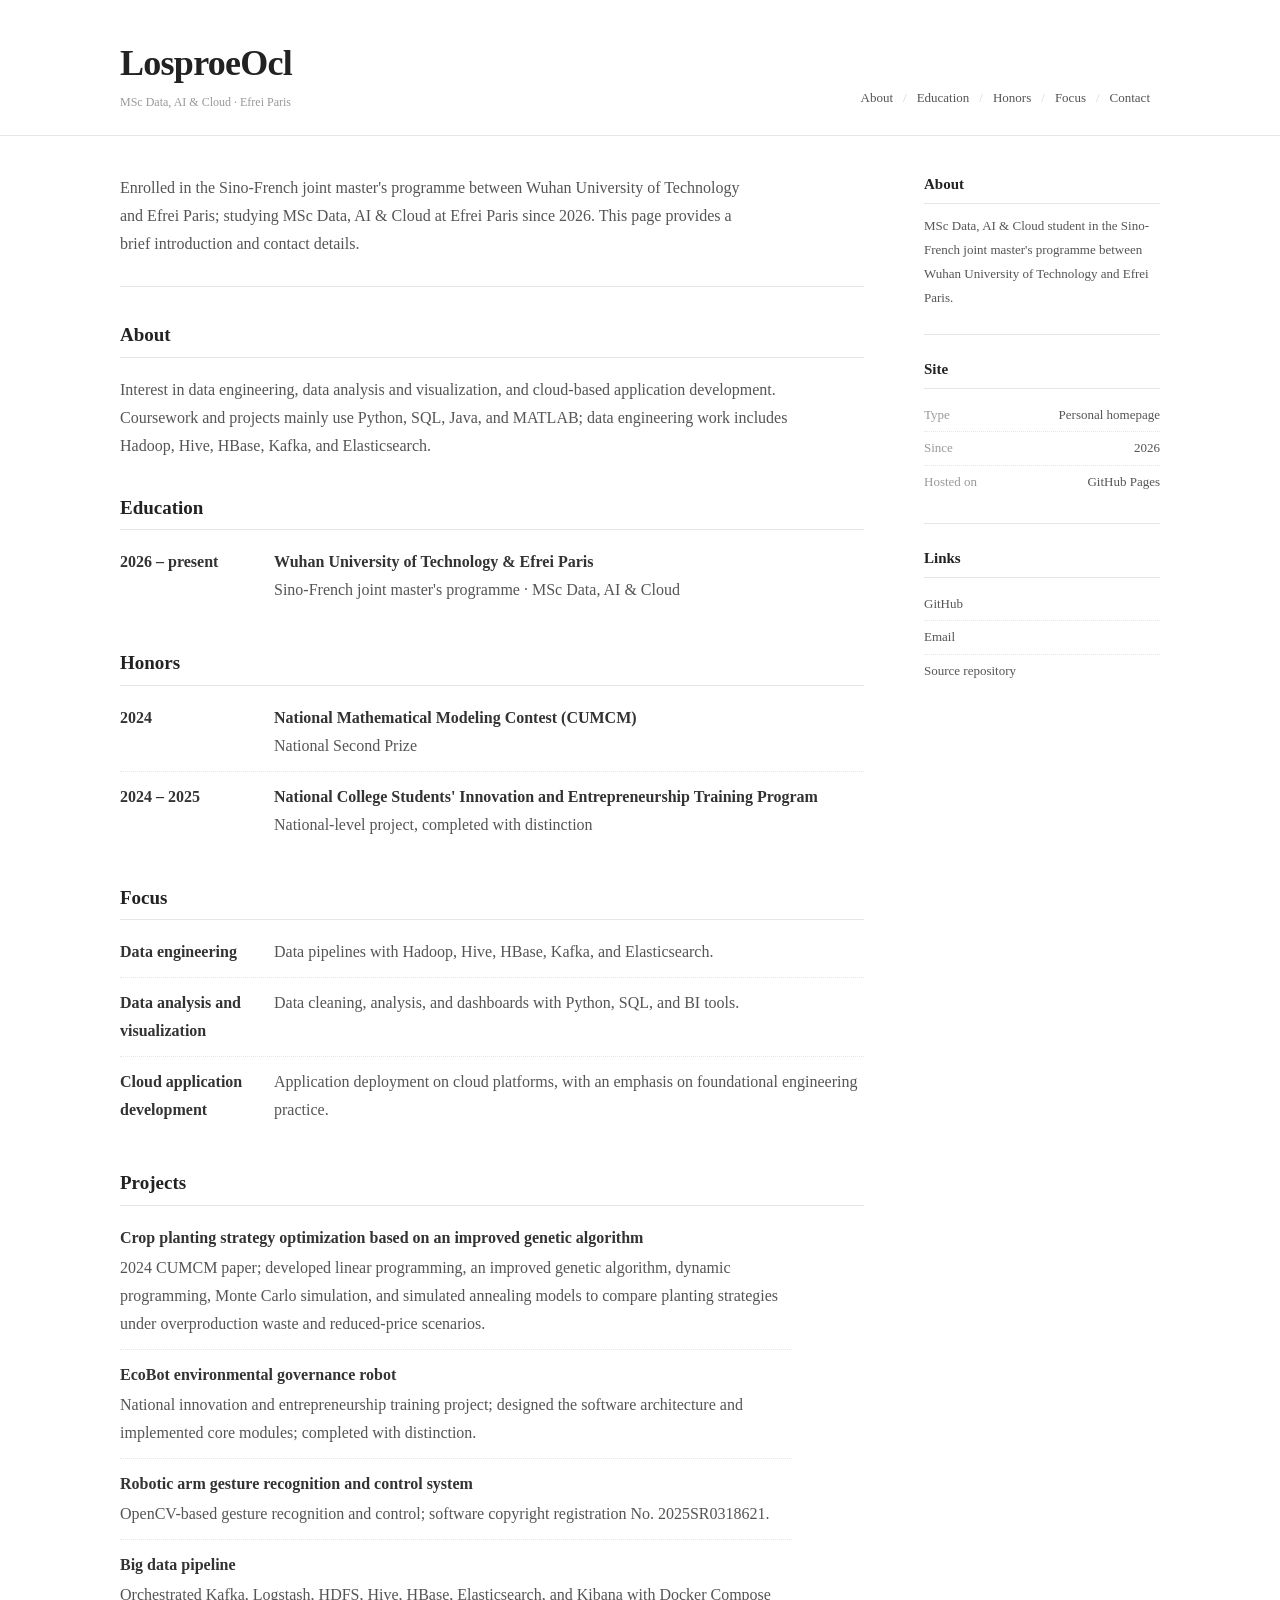
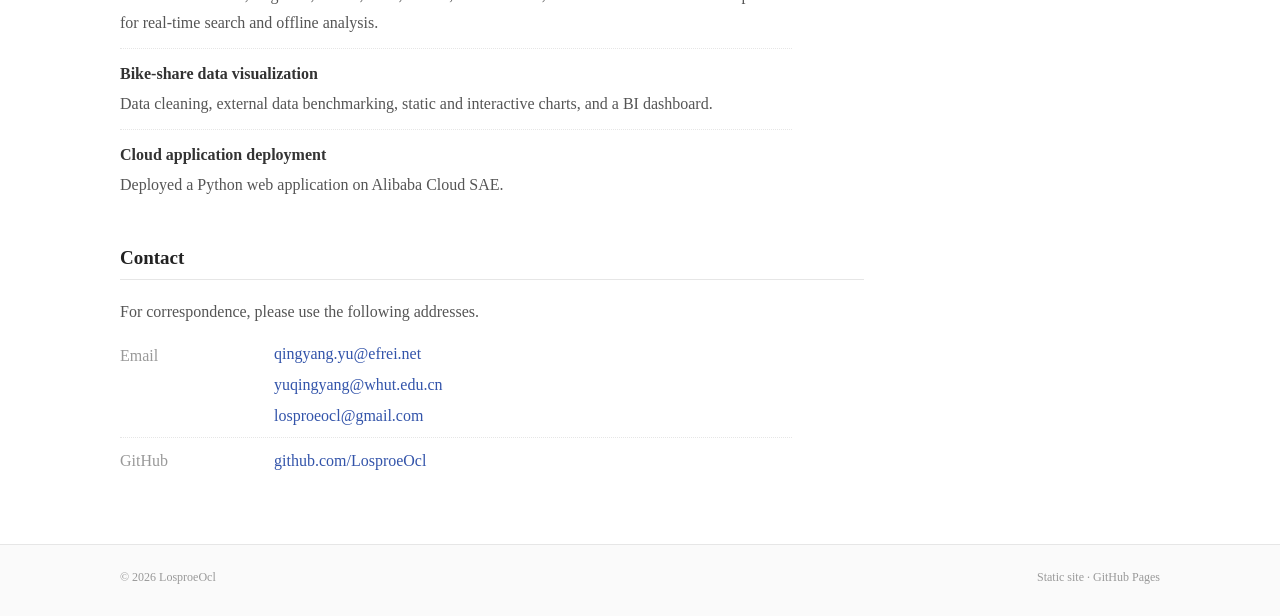
==== commit fb5614e2: "Use serif typography and space contact emails" ====
--- a/index.html
+++ b/index.html
@@ -6,7 +6,7 @@
   <title>LosproeOcl - Personal Homepage</title>
   <meta name="description" content="Personal homepage of LosproeOcl: MSc Data, AI & Cloud student in the Sino-French joint master's programme between Wuhan University of Technology and Efrei Paris.">
   <link rel="icon" href="assets/favicon.svg" type="image/svg+xml">
-  <link rel="stylesheet" href="assets/style.css">
+  <link rel="stylesheet" href="assets/style.css?v=20261121">
   <link rel="canonical" href="https://losproeocl.github.io/LosproeOcl/">
   <meta property="og:type" content="website">
   <meta property="og:title" content="LosproeOcl - Personal Homepage">
--- a/assets/style.css
+++ b/assets/style.css
@@ -14,9 +14,10 @@
   --border-strong: #d4d4d4;
   --link: #3354aa;
   --link-hover: #1f3a80;
-  --serif: "Georgia", "Times New Roman", "Songti SC", "Noto Serif SC", serif;
+  --serif: "Iowan Old Style", "Palatino Linotype", Palatino, "Book Antiqua",
+    Georgia, "Times New Roman", serif;
   --sans: -apple-system, BlinkMacSystemFont, "Segoe UI", "Helvetica Neue",
-    "PingFang SC", "Hiragino Sans GB", "Microsoft YaHei", Arial, sans-serif;
+    Arial, sans-serif;
   --wrap: 1040px;
 }
 
@@ -34,9 +35,10 @@
   margin: 0;
   background: var(--bg);
   color: var(--text);
-  font-family: var(--sans);
-  font-size: 15px;
-  line-height: 1.8;
+  font-family: var(--serif);
+  font-size: 16px;
+  line-height: 1.75;
+  font-feature-settings: "kern" 1, "liga" 1;
   -webkit-font-smoothing: antialiased;
 }
 
@@ -219,7 +221,8 @@
 }
 .contact-list li:first-child { border-top: 0; padding-top: 0; }
 .contact-list .label { color: var(--muted); }
-.contact-list .emails { display: grid; gap: 2px; }
+.contact-list .emails { display: grid; gap: 7px; }
+.contact-list .emails a { display: block; line-height: 1.5; }
 
 /* ---------- Sidebar ------------------------------------------------------ */
 
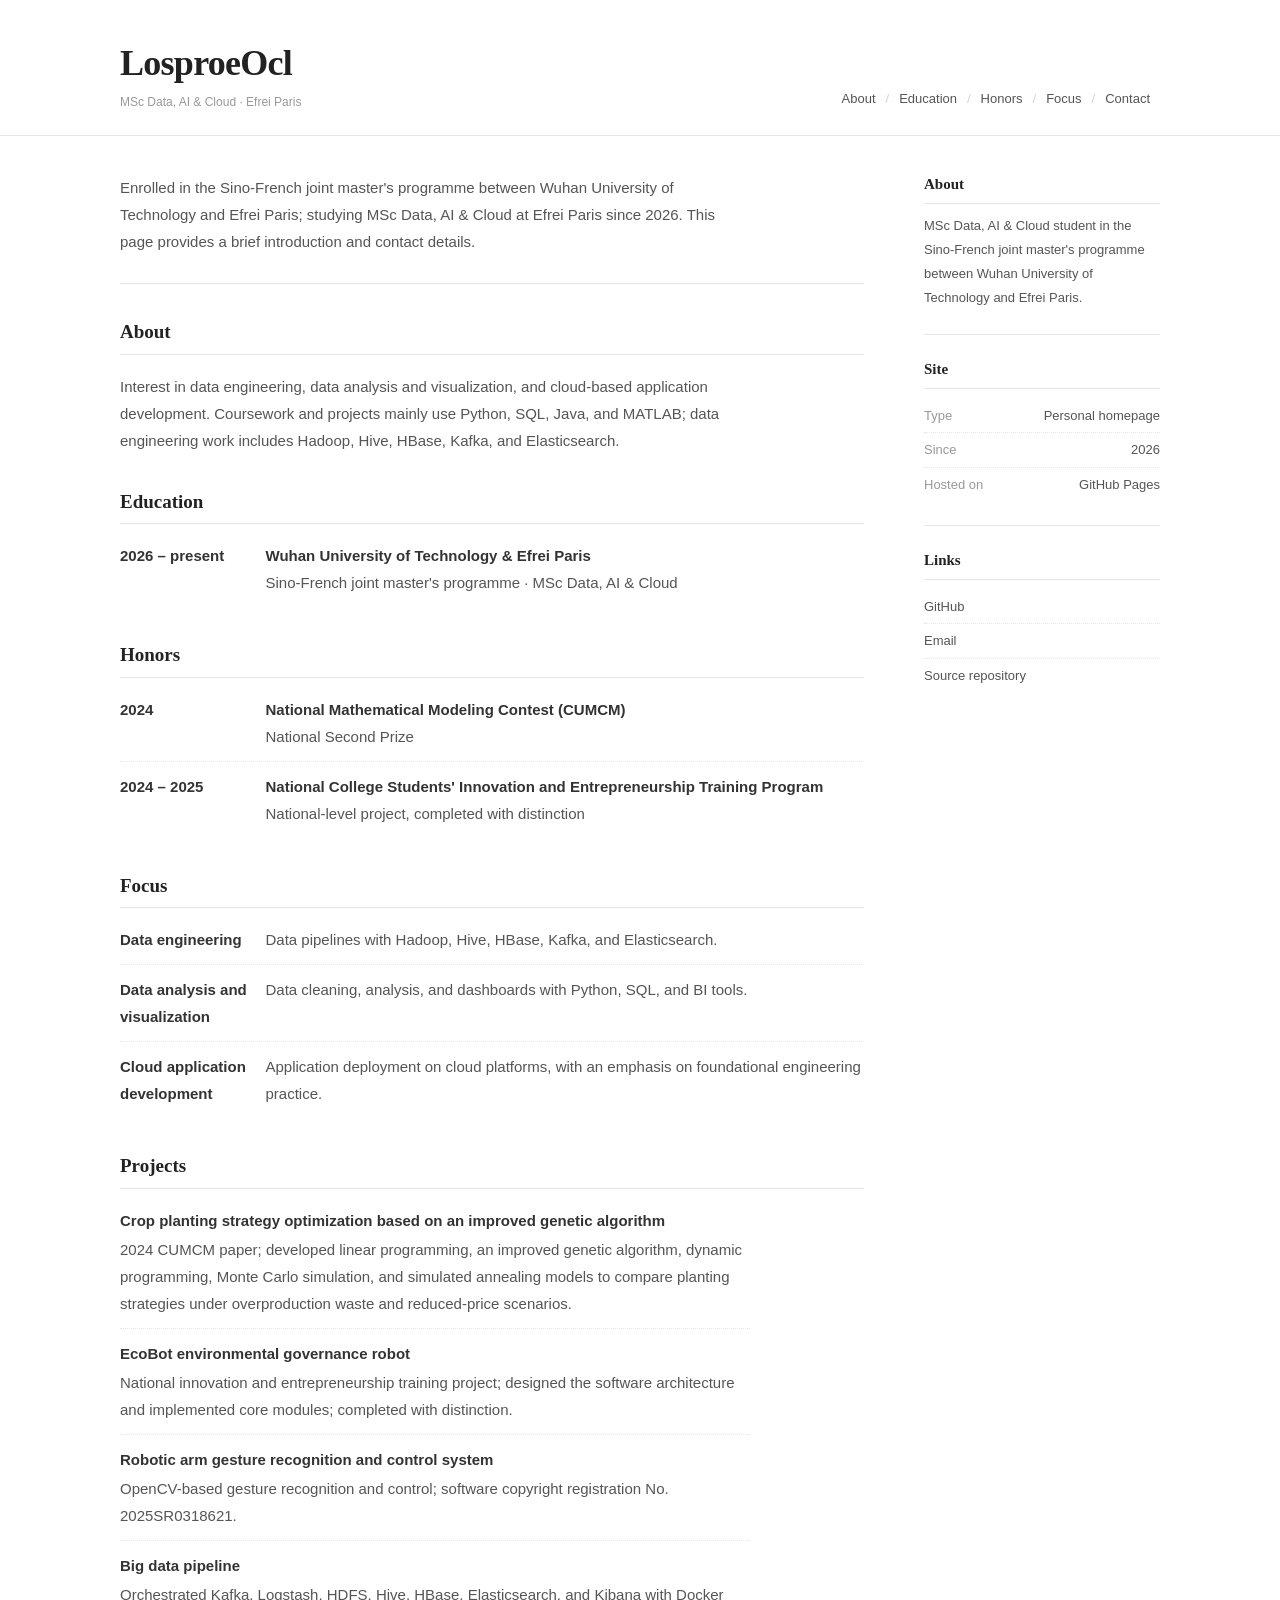
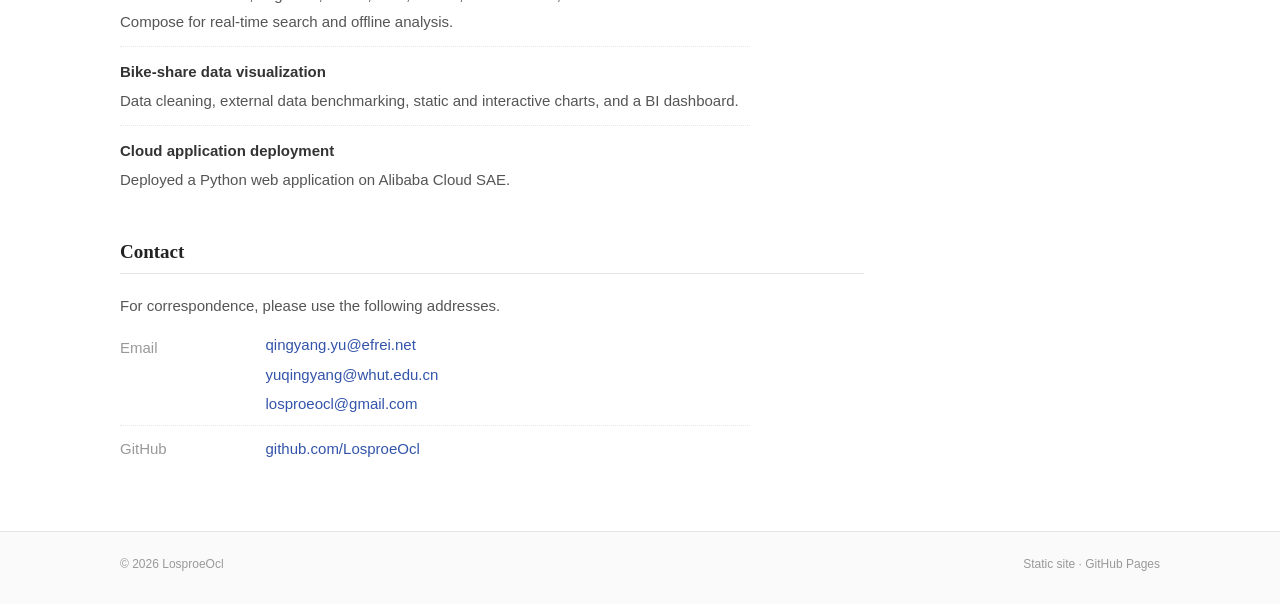
==== commit 2301ce5d: "Restore previous body typography" ====
--- a/index.html
+++ b/index.html
@@ -6,7 +6,7 @@
   <title>LosproeOcl - Personal Homepage</title>
   <meta name="description" content="Personal homepage of LosproeOcl: MSc Data, AI & Cloud student in the Sino-French joint master's programme between Wuhan University of Technology and Efrei Paris.">
   <link rel="icon" href="assets/favicon.svg" type="image/svg+xml">
-  <link rel="stylesheet" href="assets/style.css?v=20261121">
+  <link rel="stylesheet" href="assets/style.css?v=20261122">
   <link rel="canonical" href="https://losproeocl.github.io/LosproeOcl/">
   <meta property="og:type" content="website">
   <meta property="og:title" content="LosproeOcl - Personal Homepage">
--- a/assets/style.css
+++ b/assets/style.css
@@ -14,10 +14,9 @@
   --border-strong: #d4d4d4;
   --link: #3354aa;
   --link-hover: #1f3a80;
-  --serif: "Iowan Old Style", "Palatino Linotype", Palatino, "Book Antiqua",
-    Georgia, "Times New Roman", serif;
+  --serif: "Georgia", "Times New Roman", "Songti SC", "Noto Serif SC", serif;
   --sans: -apple-system, BlinkMacSystemFont, "Segoe UI", "Helvetica Neue",
-    Arial, sans-serif;
+    "PingFang SC", "Hiragino Sans GB", "Microsoft YaHei", Arial, sans-serif;
   --wrap: 1040px;
 }
 
@@ -35,10 +34,9 @@
   margin: 0;
   background: var(--bg);
   color: var(--text);
-  font-family: var(--serif);
-  font-size: 16px;
-  line-height: 1.75;
-  font-feature-settings: "kern" 1, "liga" 1;
+  font-family: var(--sans);
+  font-size: 15px;
+  line-height: 1.8;
   -webkit-font-smoothing: antialiased;
 }
 
